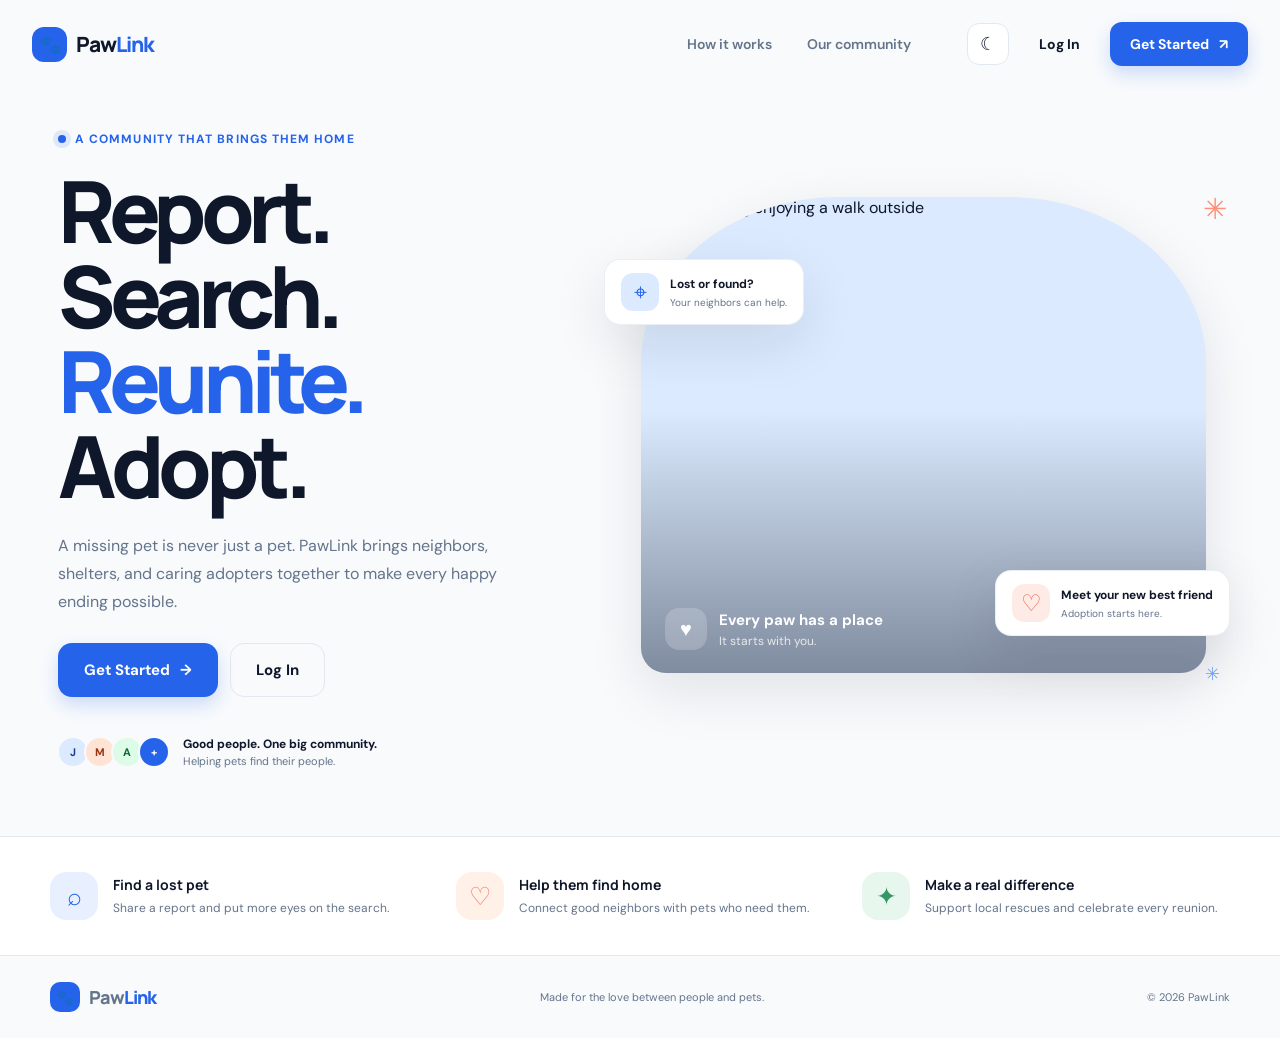
==== dashboard.html @ c03eecd8 "Build PawLink landing page, theme, and app foundation" ====
<!doctype html>
<html lang="en" data-theme="light">
<head>
  <meta charset="utf-8">
  <meta name="viewport" content="width=device-width, initial-scale=1">
  <meta name="theme-color" content="#f8fafc">
  <meta name="description" content="Your PawLink community is ready to help pets find their people.">
  <title>Dashboard — PawLink</title>
  <link rel="stylesheet" href="style.css">
  <script src="app.js" defer></script>
</head>
<body class="app-shell">
  <header class="mobile-topbar">
    <a class="brand" href="dashboard.html"><span class="brand-mark" aria-hidden="true">🐾</span><span>Paw<span class="brand-accent">Link</span></span></a>
    <div class="mobile-bar-actions"><button class="icon-button theme-toggle" type="button" aria-label="Switch to dark mode" title="Toggle color theme"><span data-theme-icon aria-hidden="true">☾</span></button><button class="icon-button menu-toggle" type="button" aria-label="Open menu" aria-expanded="false" aria-controls="app-sidebar">☰</button></div>
  </header>
  <button class="drawer-backdrop" type="button" aria-label="Close navigation menu"></button>
  <aside class="sidebar" id="app-sidebar" aria-label="App navigation">
    <a class="brand" href="dashboard.html"><span class="brand-mark" aria-hidden="true">🐾</span><span>Paw<span class="brand-accent">Link</span></span></a>
    <p class="sidebar-label">Workspace</p>
    <nav class="sidebar-nav">
      <a href="dashboard.html" aria-current="page"><span class="nav-icon" aria-hidden="true">⌂</span>Overview</a>
      <a href="#lost-pets"><span class="nav-icon" aria-hidden="true">⌕</span>Lost &amp; Found</a>
      <a href="#adoption"><span class="nav-icon" aria-hidden="true">♡</span>Adoption</a>
      <a href="#community"><span class="nav-icon" aria-hidden="true">♧</span>Community</a>
    </nav>
    <div class="sidebar-bottom">
      <button class="sidebar-action theme-toggle" type="button"><span class="nav-icon" data-theme-icon aria-hidden="true">☾</span>Toggle theme</button>
      <div class="sidebar-user"><span class="user-avatar" data-user-initial aria-hidden="true">P</span><span><strong data-user-name>Pet lover</strong><small data-user-email></small></span></div>
      <button class="sidebar-action" type="button" data-sign-out><span class="nav-icon" aria-hidden="true">↪</span>Log out</button>
    </div>
  </aside>
  <main class="app-main">
    <div class="app-content">
      <header class="app-welcome"><div><h1>Welcome, <span data-user-name>friend</span>!</h1><p>Small acts of care can change a pet's whole story.</p></div><button class="icon-button theme-toggle" type="button" aria-label="Switch to dark mode" title="Toggle color theme"><span data-theme-icon aria-hidden="true">☾</span></button></header>
      <section class="welcome-banner" aria-labelledby="banner-title"><div><h2 id="banner-title">Every happy ending starts with a helping hand.</h2><p>Report a missing pet, share a sighting, or meet an animal who's ready for a home.</p><a class="button" href="#lost-pets">Explore PawLink <span aria-hidden="true">→</span></a></div><span class="banner-paw" aria-hidden="true">🐾</span></section>
      <section id="lost-pets" aria-labelledby="actions-title"><div class="section-heading"><h2 id="actions-title">Ways to make a difference</h2><span>Choose where to start</span></div><div class="action-grid">
        <article class="action-card"><span class="value-icon value-icon-blue" aria-hidden="true">⌕</span><h3>Report a lost pet</h3><p>Help neighbors know who to look for.</p></article>
        <article class="action-card"><span class="value-icon value-icon-peach" aria-hidden="true">♡</span><h3>Share a sighting</h3><p>A small clue can bring a family together.</p></article>
        <article class="action-card" id="adoption"><span class="value-icon value-icon-green" aria-hidden="true">✦</span><h3>Explore adoption</h3><p>Meet pets looking for a place to call home.</p></article>
      </div></section>
    </div>
  </main>
</body>
</html>
---- style.css ----
@import url('https://fonts.googleapis.com/css2?family=DM+Sans:wght@400;500;600;700&family=Manrope:wght@400;500;600;700;800&display=swap');

:root {
  color-scheme: light;
  --primary: #2563eb;
  --primary-hover: #1d4ed8;
  --primary-soft: #eff6ff;
  --dark-slate: #0f172a;
  --light-mode: #f8fafc;
  --page: #f8fafc;
  --surface: #ffffff;
  --surface-soft: #f1f5f9;
  --text: #0f172a;
  --muted: #64748b;
  --border: #e2e8f0;
  --coral: #ff8f78;
  --green: #bce7ce;
  --shadow: 0 18px 55px rgba(15, 23, 42, .10);
  --sidebar-width: 248px;
  font-family: 'DM Sans', sans-serif;
}

:root[data-theme='dark'] {
  color-scheme: dark;
  --page: #0f172a;
  --surface: #172338;
  --surface-soft: #1e293b;
  --text: #f8fafc;
  --muted: #a7b3c5;
  --border: #334155;
  --primary-soft: #172f59;
  --shadow: 0 18px 55px rgba(0, 0, 0, .28);
}

* { box-sizing: border-box; }
html { scroll-behavior: smooth; }
body { margin: 0; min-width: 320px; background: var(--page); color: var(--text); font-family: 'DM Sans', sans-serif; transition: background-color .2s ease, color .2s ease; }
button, input { font: inherit; }
a { color: inherit; text-decoration: none; }
button { color: inherit; }
:focus-visible { outline: 3px solid #93c5fd; outline-offset: 3px; }
.page-container { width: min(1180px, calc(100% - 64px)); margin-inline: auto; }

.brand { display: inline-flex; align-items: center; gap: 9px; font-family: 'Manrope', sans-serif; font-size: 21px; font-weight: 800; letter-spacing: -1px; white-space: nowrap; }
.brand-mark { display: grid; width: 35px; height: 35px; place-items: center; border-radius: 12px; background: var(--primary); color: white; font-size: 18px; letter-spacing: 0; }
.brand-accent { color: var(--primary); }
.brand-small { font-size: 18px; }
.brand-small .brand-mark { width: 30px; height: 30px; font-size: 15px; border-radius: 10px; }
.button { display: inline-flex; align-items: center; justify-content: center; gap: 10px; min-height: 44px; padding: 0 19px; border: 1px solid transparent; border-radius: 12px; font-weight: 700; font-size: 14px; transition: transform .18s ease, background-color .18s ease, border-color .18s ease; }
.button:hover { transform: translateY(-2px); }
.button-primary { background: var(--primary); color: #fff; box-shadow: 0 8px 18px rgba(37, 99, 235, .2); }
.button-primary:hover { background: var(--primary-hover); }
.button-quiet { color: var(--text); }
.button-quiet:hover, .button-outline:hover { background: var(--surface-soft); }
.button-outline { border-color: var(--border); color: var(--text); }
.button-large { min-height: 54px; padding-inline: 25px; border-radius: 14px; font-size: 15px; }
.icon-button { display: inline-grid; width: 42px; height: 42px; place-items: center; border: 1px solid var(--border); border-radius: 12px; background: var(--surface); cursor: pointer; font-size: 18px; }
.icon-button:hover { background: var(--surface-soft); }

/* Public landing */
.public-header { display: flex; width: min(1320px, calc(100% - 64px)); height: 88px; align-items: center; justify-content: space-between; margin-inline: auto; }
.public-nav { display: flex; gap: 35px; margin-left: auto; margin-right: 56px; color: var(--muted); font-size: 14px; font-weight: 600; }
.public-nav a:hover { color: var(--primary); }
.header-actions { display: flex; align-items: center; gap: 10px; }
.hero { display: grid; min-height: 620px; grid-template-columns: .92fr 1.08fr; align-items: center; gap: 56px; padding-top: 20px; padding-bottom: 66px; }
.hero-copy { padding: 19px 0 0 8px; }
.eyebrow { display: inline-flex; align-items: center; gap: 9px; margin: 0 0 22px; color: var(--primary); font-size: 12px; font-weight: 700; letter-spacing: .09em; text-transform: uppercase; }
.eyebrow-dot { width: 8px; height: 8px; border-radius: 50%; background: var(--primary); box-shadow: 0 0 0 5px rgba(37, 99, 235, .12); }
.hero h1 { margin: 0; font-family: 'Manrope', sans-serif; font-size: clamp(56px, 6.7vw, 88px); font-weight: 800; line-height: .99; letter-spacing: -.075em; }
.title-highlight { color: var(--primary); }
.hero-description { max-width: 440px; margin: 23px 0 27px; color: var(--muted); font-size: 16px; line-height: 1.75; }
.hero-actions { display: flex; flex-wrap: wrap; gap: 12px; }
.social-proof { display: flex; align-items: center; gap: 13px; margin-top: 38px; }
.avatar-stack { display: flex; padding-left: 4px; }
.avatar-stack span { display: grid; width: 32px; height: 32px; place-items: center; margin-left: -5px; border: 2px solid var(--page); border-radius: 50%; background: #dbeafe; color: #1e3a8a; font-size: 11px; font-weight: 700; }
.avatar-stack span:nth-child(2) { background: #ffe4d6; color: #9a3412; }
.avatar-stack span:nth-child(3) { background: #dcfce7; color: #166534; }
.avatar-stack span:nth-child(4) { background: var(--primary); color: white; }
.social-proof p { margin: 0; font-size: 11px; line-height: 1.55; }
.social-proof strong { font-size: 12px; }
.social-proof p span { color: var(--muted); }
.hero-visual { position: relative; min-width: 0; padding: 10px 24px 18px 18px; }
.photo-frame { position: relative; overflow: hidden; height: 476px; border-radius: 35% 35% 25px 25px; background: #dbeafe; box-shadow: var(--shadow); }
.photo-frame::after { position: absolute; inset: 45% 0 0; background: linear-gradient(transparent, rgba(15, 23, 42, .45)); content: ''; pointer-events: none; }
.photo-frame img { width: 100%; height: 100%; object-fit: cover; object-position: center; }
.photo-label { position: absolute; z-index: 1; right: 24px; bottom: 23px; left: 24px; display: flex; align-items: center; gap: 12px; color: white; }
.label-icon { display: grid; width: 42px; height: 42px; place-items: center; border-radius: 14px; background: rgba(255,255,255,.2); font-size: 20px; backdrop-filter: blur(8px); }
.photo-label strong, .photo-label small { display: block; }
.photo-label strong { font-size: 15px; }
.photo-label small { margin-top: 3px; color: rgba(255,255,255,.8); font-size: 12px; }
.floating-note { position: absolute; z-index: 2; display: flex; align-items: center; gap: 11px; padding: 13px 16px; border: 1px solid rgba(226,232,240,.7); border-radius: 16px; background: var(--surface); box-shadow: var(--shadow); }
.note-top { top: 72px; left: -19px; }
.note-bottom { right: 0; bottom: 55px; }
.note-icon { display: grid; width: 38px; height: 38px; place-items: center; border-radius: 12px; font-size: 23px; }
.note-blue { background: #dbeafe; color: var(--primary); }
.note-coral { background: #ffebe5; color: #e76d59; }
.floating-note strong, .floating-note small { display: block; white-space: nowrap; }
.floating-note strong { font-size: 12px; }
.floating-note small { margin-top: 4px; color: var(--muted); font-size: 10px; }
.hero-sparkle { position: absolute; color: var(--coral); }
.sparkle-one { top: 3px; right: 3px; font-size: 29px; }
.sparkle-two { right: 10px; bottom: 5px; color: #6ea8ff; font-size: 18px; }
.value-strip { padding: 35px 0; border-top: 1px solid var(--border); border-bottom: 1px solid var(--border); background: var(--surface); }
.value-grid { display: grid; grid-template-columns: repeat(3, 1fr); gap: 38px; }
.value-item { display: flex; align-items: center; gap: 15px; }
.value-icon { display: grid; flex: 0 0 48px; width: 48px; height: 48px; place-items: center; border-radius: 16px; font-size: 25px; }
.value-icon-blue { background: #e8f0ff; color: var(--primary); }
.value-icon-peach { background: #fff0e8; color: #ed8067; }
.value-icon-green { background: #e8f7ed; color: #369667; }
.value-item h2 { margin: 0 0 5px; font-family: 'Manrope', sans-serif; font-size: 14px; }
.value-item p { margin: 0; color: var(--muted); font-size: 12px; line-height: 1.5; }
.public-footer { display: flex; min-height: 82px; align-items: center; justify-content: space-between; color: var(--muted); font-size: 11px; }
.public-footer p { margin: 0; }

/* Authentication pages */
.auth-layout { display: grid; min-height: 100vh; grid-template-columns: 1fr 1fr; }
.auth-aside { position: relative; display: flex; min-height: 100vh; flex-direction: column; justify-content: space-between; overflow: hidden; padding: 40px clamp(35px, 7vw, 100px); background: var(--dark-slate); color: #fff; }
.auth-aside .brand-accent { color: #93c5fd; }
.auth-aside-copy { position: relative; z-index: 1; max-width: 480px; padding-bottom: 7vh; }
.auth-aside-copy h1 { margin: 0 0 16px; font-family: 'Manrope', sans-serif; font-size: clamp(37px, 5vw, 62px); line-height: 1.06; letter-spacing: -.06em; }
.auth-aside-copy p { max-width: 390px; margin: 0; color: #b8c5d8; font-size: 16px; line-height: 1.7; }
.auth-aside-art { position: absolute; right: -40px; bottom: 4%; width: 56%; opacity: .8; font-size: clamp(130px, 22vw, 300px); text-align: center; transform: rotate(-12deg); }
.auth-main { display: grid; min-height: 100vh; place-items: center; padding: 36px; }
.auth-card { width: min(100%, 410px); }
.auth-card .back-link { display: inline-block; margin-bottom: 37px; color: var(--muted); font-size: 13px; font-weight: 600; }
.auth-card h2 { margin: 0 0 8px; font-family: 'Manrope', sans-serif; font-size: 31px; letter-spacing: -.04em; }
.auth-card .auth-subtitle { margin: 0 0 28px; color: var(--muted); font-size: 14px; line-height: 1.6; }
.form-field { display: block; margin-bottom: 17px; }
.form-field span { display: block; margin-bottom: 8px; font-size: 13px; font-weight: 700; }
.form-field input { width: 100%; height: 49px; padding: 0 14px; border: 1px solid var(--border); border-radius: 11px; background: var(--surface); color: var(--text); }
.form-field input::placeholder { color: #94a3b8; }
.form-error { min-height: 20px; margin: 0 0 10px; color: #dc2626; font-size: 12px; }
.auth-submit { width: 100%; min-height: 50px; border: 0; cursor: pointer; }
.auth-footnote { margin: 20px 0 0; color: var(--muted); font-size: 13px; text-align: center; }
.auth-footnote a { color: var(--primary); font-weight: 700; }

/* Protected app shell: fixed desktop sidebar, compact mobile bar and drawer */
.app-shell { min-height: 100vh; }
.sidebar { position: fixed; z-index: 5; inset: 0 auto 0 0; display: flex; width: var(--sidebar-width); flex-direction: column; padding: 27px 19px 20px; border-right: 1px solid var(--border); background: var(--surface); }
.sidebar .brand { margin: 0 0 44px 7px; }
.sidebar-label { margin: 0 0 12px 10px; color: #94a3b8; font-size: 10px; font-weight: 700; letter-spacing: .12em; text-transform: uppercase; }
.sidebar-nav { display: grid; gap: 6px; }
.sidebar-nav a { display: flex; align-items: center; gap: 12px; min-height: 44px; padding: 0 12px; border-radius: 11px; color: var(--muted); font-size: 13px; font-weight: 600; }
.sidebar-nav a:hover, .sidebar-nav a[aria-current='page'] { background: var(--primary-soft); color: var(--primary); }
.nav-icon { width: 20px; font-size: 17px; text-align: center; }
.sidebar-bottom { display: grid; gap: 8px; margin-top: auto; }
.sidebar-user { display: flex; align-items: center; gap: 10px; padding: 12px 5px 0; border-top: 1px solid var(--border); }
.user-avatar { display: grid; flex: 0 0 36px; width: 36px; height: 36px; place-items: center; border-radius: 50%; background: #dbeafe; color: #1e40af; font-size: 13px; font-weight: 700; }
.sidebar-user strong, .sidebar-user small { display: block; max-width: 135px; overflow: hidden; text-overflow: ellipsis; white-space: nowrap; }
.sidebar-user strong { font-size: 12px; }
.sidebar-user small { margin-top: 3px; color: var(--muted); font-size: 10px; }
.sidebar-action { display: flex; width: 100%; align-items: center; gap: 12px; padding: 10px 12px; border: 0; border-radius: 10px; background: transparent; color: var(--muted); cursor: pointer; font-size: 12px; text-align: left; }
.sidebar-action:hover { background: var(--surface-soft); color: var(--text); }
.mobile-topbar { display: none; }
.app-main { min-height: 100vh; margin-left: var(--sidebar-width); padding: 38px clamp(25px, 5vw, 68px); }
.app-content { width: min(980px, 100%); margin-inline: auto; }
.app-welcome { display: flex; align-items: center; justify-content: space-between; gap: 20px; }
.app-welcome h1 { margin: 0 0 7px; font-family: 'Manrope', sans-serif; font-size: clamp(27px, 3vw, 38px); letter-spacing: -.05em; }
.app-welcome p { margin: 0; color: var(--muted); font-size: 14px; }
.welcome-banner { position: relative; display: flex; min-height: 235px; align-items: center; justify-content: space-between; overflow: hidden; margin-top: 32px; padding: 35px 42px; border-radius: 22px; background: linear-gradient(115deg, #1d4ed8, #3b82f6); color: white; }
.welcome-banner h2 { max-width: 440px; margin: 0 0 11px; font-family: 'Manrope', sans-serif; font-size: clamp(25px, 3vw, 35px); letter-spacing: -.04em; }
.welcome-banner p { max-width: 430px; margin: 0 0 20px; color: #dbeafe; font-size: 13px; line-height: 1.6; }
.welcome-banner .button { background: white; color: #1d4ed8; }
.banner-paw { margin-right: 25px; color: rgba(255,255,255,.24); font-size: clamp(95px, 15vw, 175px); transform: rotate(-16deg); }
.section-heading { display: flex; align-items: center; justify-content: space-between; margin: 36px 0 16px; }
.section-heading h2 { margin: 0; font-family: 'Manrope', sans-serif; font-size: 18px; }
.section-heading span { color: var(--muted); font-size: 12px; }
.action-grid { display: grid; grid-template-columns: repeat(3, 1fr); gap: 15px; }
.action-card { min-height: 150px; padding: 20px; border: 1px solid var(--border); border-radius: 16px; background: var(--surface); }
.action-card .value-icon { width: 40px; height: 40px; min-height: 40px; margin-bottom: 13px; border-radius: 13px; font-size: 20px; }
.action-card h3 { margin: 0 0 6px; font-family: 'Manrope', sans-serif; font-size: 14px; }
.action-card p { margin: 0; color: var(--muted); font-size: 11px; line-height: 1.5; }
.drawer-backdrop { display: none; }

@media (max-width: 900px) {
  .public-nav { gap: 20px; margin-right: 25px; }
  .hero { min-height: auto; grid-template-columns: 1fr 1fr; gap: 25px; padding-top: 38px; }
  .hero h1 { font-size: clamp(55px, 8vw, 75px); }
  .photo-frame { height: 410px; }
  .note-top { left: -8px; }
  .value-grid { gap: 20px; }
  .value-item { align-items: flex-start; }
  .value-icon { flex-basis: 42px; width: 42px; height: 42px; }
}
@media (max-width: 680px) {
  .page-container { width: min(100% - 40px, 500px); }
  .public-header { width: calc(100% - 36px); height: 72px; }
  .public-nav, .header-login { display: none; }
  .header-actions { gap: 7px; }
  .header-actions .button { min-height: 40px; padding-inline: 13px; font-size: 12px; }
  .header-actions .icon-button { width: 39px; height: 39px; }
  .hero { grid-template-columns: 1fr; gap: 30px; padding-top: 29px; padding-bottom: 42px; }
  .hero-copy { padding: 0; }
  .eyebrow { margin-bottom: 16px; font-size: 10px; }
  .hero h1 { font-size: clamp(58px, 16vw, 80px); }
  .hero-description { max-width: 450px; margin: 17px 0 22px; font-size: 14px; }
  .button-large { min-height: 49px; padding-inline: 20px; font-size: 13px; }
  .social-proof { margin-top: 25px; }
  .hero-visual { padding: 6px 12px 14px; }
  .photo-frame { height: min(100vw, 390px); border-radius: 44% 44% 22px 22px; }
  .note-top { top: 45px; left: -1px; }
  .note-bottom { right: -5px; bottom: 36px; }
  .floating-note { gap: 8px; padding: 10px 11px; }
  .note-icon { width: 32px; height: 32px; }
  .floating-note strong { font-size: 10px; }
  .floating-note small { font-size: 9px; }
  .value-strip { padding: 25px 0; }
  .value-grid { grid-template-columns: 1fr; gap: 20px; }
  .value-item { align-items: center; }
  .public-footer { min-height: 78px; flex-wrap: wrap; gap: 4px 12px; padding-block: 15px; }
  .public-footer p { order: 3; width: 100%; }
  .brand { font-size: 19px; }
  .auth-layout { grid-template-columns: 1fr; }
  .auth-aside { display: none; }
  .auth-main { min-height: 100svh; padding: 28px 22px; }
  .auth-card .back-link { margin-bottom: 30px; }
  .app-main { margin-left: 0; padding: 92px 20px 32px; }
  .sidebar { z-index: 11; width: min(300px, 84vw); transform: translateX(-105%); transition: transform .22s ease; box-shadow: var(--shadow); }
  .sidebar.is-open { transform: translateX(0); }
  .sidebar .brand { margin-bottom: 36px; }
  .mobile-topbar { position: fixed; z-index: 8; inset: 0 0 auto; display: flex; height: 66px; align-items: center; justify-content: space-between; padding: 0 18px; border-bottom: 1px solid var(--border); background: var(--surface); }
  .mobile-topbar .brand { font-size: 18px; }
  .mobile-topbar .brand-mark { width: 31px; height: 31px; font-size: 16px; }
  .mobile-bar-actions { display: flex; gap: 8px; }
  .menu-toggle { width: 40px; height: 40px; }
  .drawer-backdrop.is-visible { position: fixed; z-index: 10; inset: 0; display: block; border: 0; background: rgba(15, 23, 42, .45); }
  .app-welcome { align-items: flex-start; }
  .app-welcome .button { min-height: 40px; padding-inline: 12px; font-size: 11px; white-space: nowrap; }
  .welcome-banner { min-height: 220px; margin-top: 24px; padding: 25px; }
  .banner-paw { position: absolute; right: -5px; bottom: -27px; margin: 0; font-size: 130px; }
  .welcome-banner > div:first-child { position: relative; z-index: 1; }
  .action-grid { grid-template-columns: 1fr; gap: 10px; }
  .action-card { display: grid; min-height: 0; grid-template-columns: 45px 1fr; column-gap: 12px; align-items: center; padding: 14px; }
  .action-card .value-icon { grid-row: span 2; margin: 0; }
  .action-card h3 { align-self: end; }
  .action-card p { align-self: start; }
}
@media (prefers-reduced-motion: reduce) { *, *::before, *::after { scroll-behavior: auto !important; transition-duration: .01ms !important; } }
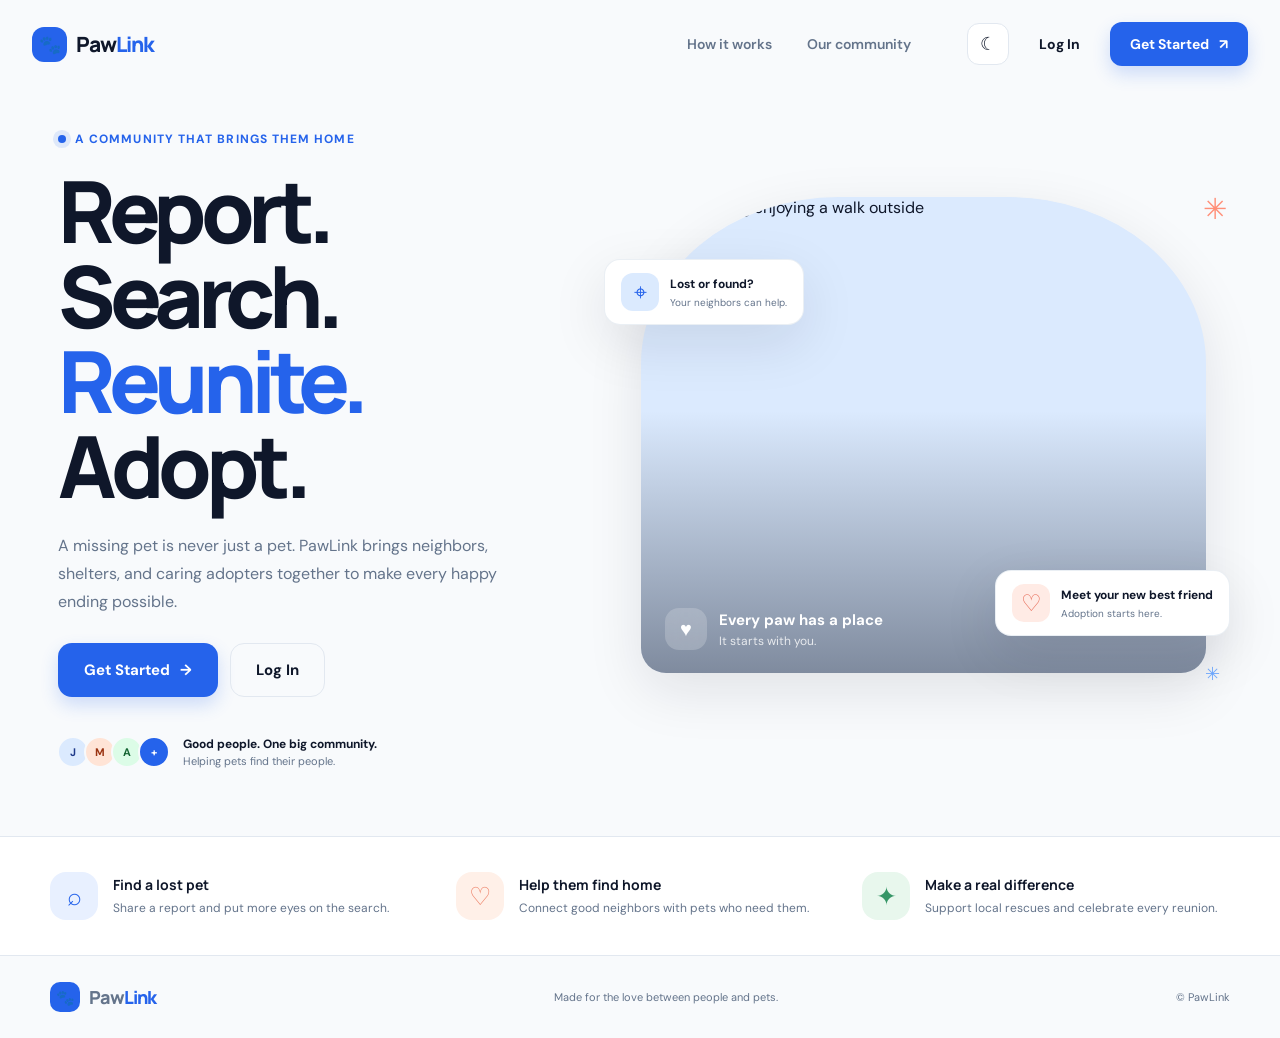
==== commit 5f2d8efd: "Build PawLink home, search, and adoption pages" ====
--- a/dashboard.html
+++ b/dashboard.html
@@ -1,45 +1,22 @@
 <!doctype html>
 <html lang="en" data-theme="light">
 <head>
-  <meta charset="utf-8">
-  <meta name="viewport" content="width=device-width, initial-scale=1">
-  <meta name="theme-color" content="#f8fafc">
-  <meta name="description" content="Your PawLink community is ready to help pets find their people.">
-  <title>Dashboard — PawLink</title>
-  <link rel="stylesheet" href="style.css">
-  <script src="app.js" defer></script>
+  <meta charset="utf-8"><meta name="viewport" content="width=device-width, initial-scale=1"><meta name="theme-color" content="#f8fafc">
+  <meta name="description" content="Find your place in the PawLink community and meet pets who need a hand.">
+  <title>Home — PawLink</title><link rel="stylesheet" href="style.css"><link rel="stylesheet" href="app-pages.css"><script src="app.js" defer></script>
 </head>
 <body class="app-shell">
-  <header class="mobile-topbar">
-    <a class="brand" href="dashboard.html"><span class="brand-mark" aria-hidden="true">🐾</span><span>Paw<span class="brand-accent">Link</span></span></a>
-    <div class="mobile-bar-actions"><button class="icon-button theme-toggle" type="button" aria-label="Switch to dark mode" title="Toggle color theme"><span data-theme-icon aria-hidden="true">☾</span></button><button class="icon-button menu-toggle" type="button" aria-label="Open menu" aria-expanded="false" aria-controls="app-sidebar">☰</button></div>
-  </header>
+  <header class="mobile-topbar"><a class="brand" href="dashboard.html"><span class="brand-mark" aria-hidden="true">🐾</span><span>Paw<span class="brand-accent">Link</span></span></a><div class="mobile-bar-actions"><button class="icon-button theme-toggle" type="button"><span data-theme-icon aria-hidden="true">☾</span></button><button class="icon-button menu-toggle" type="button" aria-label="Open menu" aria-expanded="false" aria-controls="app-sidebar">☰</button></div></header>
   <button class="drawer-backdrop" type="button" aria-label="Close navigation menu"></button>
-  <aside class="sidebar" id="app-sidebar" aria-label="App navigation">
-    <a class="brand" href="dashboard.html"><span class="brand-mark" aria-hidden="true">🐾</span><span>Paw<span class="brand-accent">Link</span></span></a>
-    <p class="sidebar-label">Workspace</p>
-    <nav class="sidebar-nav">
-      <a href="dashboard.html" aria-current="page"><span class="nav-icon" aria-hidden="true">⌂</span>Overview</a>
-      <a href="#lost-pets"><span class="nav-icon" aria-hidden="true">⌕</span>Lost &amp; Found</a>
-      <a href="#adoption"><span class="nav-icon" aria-hidden="true">♡</span>Adoption</a>
-      <a href="#community"><span class="nav-icon" aria-hidden="true">♧</span>Community</a>
-    </nav>
-    <div class="sidebar-bottom">
-      <button class="sidebar-action theme-toggle" type="button"><span class="nav-icon" data-theme-icon aria-hidden="true">☾</span>Toggle theme</button>
-      <div class="sidebar-user"><span class="user-avatar" data-user-initial aria-hidden="true">P</span><span><strong data-user-name>Pet lover</strong><small data-user-email></small></span></div>
-      <button class="sidebar-action" type="button" data-sign-out><span class="nav-icon" aria-hidden="true">↪</span>Log out</button>
-    </div>
-  </aside>
-  <main class="app-main">
-    <div class="app-content">
-      <header class="app-welcome"><div><h1>Welcome, <span data-user-name>friend</span>!</h1><p>Small acts of care can change a pet's whole story.</p></div><button class="icon-button theme-toggle" type="button" aria-label="Switch to dark mode" title="Toggle color theme"><span data-theme-icon aria-hidden="true">☾</span></button></header>
-      <section class="welcome-banner" aria-labelledby="banner-title"><div><h2 id="banner-title">Every happy ending starts with a helping hand.</h2><p>Report a missing pet, share a sighting, or meet an animal who's ready for a home.</p><a class="button" href="#lost-pets">Explore PawLink <span aria-hidden="true">→</span></a></div><span class="banner-paw" aria-hidden="true">🐾</span></section>
-      <section id="lost-pets" aria-labelledby="actions-title"><div class="section-heading"><h2 id="actions-title">Ways to make a difference</h2><span>Choose where to start</span></div><div class="action-grid">
-        <article class="action-card"><span class="value-icon value-icon-blue" aria-hidden="true">⌕</span><h3>Report a lost pet</h3><p>Help neighbors know who to look for.</p></article>
-        <article class="action-card"><span class="value-icon value-icon-peach" aria-hidden="true">♡</span><h3>Share a sighting</h3><p>A small clue can bring a family together.</p></article>
-        <article class="action-card" id="adoption"><span class="value-icon value-icon-green" aria-hidden="true">✦</span><h3>Explore adoption</h3><p>Meet pets looking for a place to call home.</p></article>
-      </div></section>
-    </div>
-  </main>
+  <aside class="sidebar" id="app-sidebar" aria-label="App navigation"><a class="brand" href="dashboard.html"><span class="brand-mark" aria-hidden="true">🐾</span><span>Paw<span class="brand-accent">Link</span></span></a><p class="sidebar-label">Workspace</p><nav class="sidebar-nav"><a href="dashboard.html" aria-current="page"><span class="nav-icon">⌂</span>Home</a><a href="search.html"><span class="nav-icon">⌕</span>Search pets</a><a href="adopt.html"><span class="nav-icon">♡</span>Adopt a pet</a><a href="profile.html"><span class="nav-icon">◉</span>My profile</a></nav><div class="sidebar-bottom"><button class="sidebar-action theme-toggle" type="button"><span class="nav-icon" data-theme-icon>☾</span>Toggle theme</button><div class="sidebar-user"><span class="user-avatar" data-user-initial aria-hidden="true">P</span><span><strong data-user-name>Pet lover</strong><small data-user-email></small></span></div><button class="sidebar-action" type="button" data-sign-out><span class="nav-icon">↪</span>Log out</button></div></aside>
+  <main class="app-main"><div class="app-content">
+    <section class="home-banner"><div class="home-banner-copy"><p class="home-eyebrow">A little help goes a long way</p><h1>YOUR COMMUNITY,<br>ONE PAW AT A TIME</h1><p>Every report, shared post, and loving home brings a pet closer to where they belong.</p><a class="button home-banner-button" href="search.html">Find your next step <span aria-hidden="true">→</span></a></div><span class="home-banner-paw" aria-hidden="true">🐾</span></section>
+    <section aria-labelledby="quick-actions-title"><div class="section-heading home-section-heading"><div><h2 id="quick-actions-title">What would you like to do?</h2><p>Choose an action and make a difference.</p></div></div><div class="quick-action-grid">
+      <a class="quick-action-card" href="search.html?category=lost-found"><span class="quick-action-icon icon-blue" aria-hidden="true">⌕</span><span><strong>Report lost or found</strong><small>Help reunite a pet with their family.</small></span><b aria-hidden="true">→</b></a>
+      <a class="quick-action-card" href="adopt.html"><span class="quick-action-icon icon-peach" aria-hidden="true">♡</span><span><strong>Adopt a pet</strong><small>Meet a new best friend.</small></span><b aria-hidden="true">→</b></a>
+      <a class="quick-action-card" href="search.html"><span class="quick-action-icon icon-green" aria-hidden="true">✦</span><span><strong>Explore the community</strong><small>See pets and neighbors near you.</small></span><b aria-hidden="true">→</b></a>
+    </div></section>
+    <section class="featured-section" aria-labelledby="featured-title"><div class="section-heading home-section-heading"><div><h2 id="featured-title">Featured pets</h2><p>Some lovely faces looking for a little help.</p></div><a class="text-link" href="adopt.html">See all pets <span aria-hidden="true">→</span></a></div><div class="featured-pet-row" data-featured-pets aria-live="polite"></div></section>
+  </div></main>
 </body>
 </html>
--- a/app-pages.css
+++ b/app-pages.css
@@ -0,0 +1,79 @@
+/* PawLink protected app pages */
+.home-banner { position: relative; display: flex; min-height: 255px; align-items: center; overflow: hidden; padding: 34px 42px; border-radius: 22px; background: linear-gradient(115deg, #1d4ed8, #4387f5); color: white; }
+.home-banner-copy { position: relative; z-index: 1; max-width: 610px; }
+.home-eyebrow { margin: 0 0 10px; color: var(--primary); font-size: 11px; font-weight: 800; letter-spacing: .12em; text-transform: uppercase; }
+.home-banner .home-eyebrow { color: #bfdbfe; }
+.home-banner h1 { margin: 0; font-family: 'Manrope', sans-serif; font-size: clamp(29px, 4vw, 46px); font-weight: 800; line-height: 1.08; letter-spacing: -.055em; }
+.home-banner p:not(.home-eyebrow) { max-width: 500px; margin: 12px 0 19px; color: #e0ecff; font-size: 13px; line-height: 1.65; }
+.home-banner-button { min-height: 42px; background: white; color: #1d4ed8; }
+.home-banner-paw { position: absolute; right: 45px; bottom: -34px; color: rgba(255,255,255,.2); font-size: 190px; transform: rotate(-15deg); }
+.home-section-heading { margin-top: 35px; margin-bottom: 15px; }
+.home-section-heading h2, .results-heading h2 { margin: 0; font-family: 'Manrope', sans-serif; font-size: 19px; letter-spacing: -.035em; }
+.home-section-heading p, .results-heading p { margin: 5px 0 0; color: var(--muted); font-size: 12px; }
+.quick-action-grid { display: grid; grid-template-columns: repeat(3, 1fr); gap: 13px; }
+.quick-action-card { display: flex; min-height: 94px; align-items: center; gap: 12px; padding: 15px; border: 1px solid var(--border); border-radius: 15px; background: var(--surface); transition: transform .18s ease, box-shadow .18s ease; }
+.quick-action-card:hover { transform: translateY(-3px); box-shadow: var(--shadow); }
+.quick-action-card > span:nth-child(2) { flex: 1; }
+.quick-action-card strong, .quick-action-card small { display: block; }
+.quick-action-card strong { font-family: 'Manrope', sans-serif; font-size: 12px; }
+.quick-action-card small { margin-top: 5px; color: var(--muted); font-size: 10px; line-height: 1.45; }
+.quick-action-card > b { color: var(--primary); }
+.quick-action-icon { display: grid; flex: 0 0 42px; width: 42px; height: 42px; place-items: center; border-radius: 13px; font-size: 22px; }
+.icon-blue { background: #e8f0ff; color: var(--primary); }
+.icon-peach { background: #fff0e8; color: #ed8067; }
+.icon-green { background: #e8f7ed; color: #369667; }
+.featured-section { margin-top: 34px; }
+.featured-section .home-section-heading { display: flex; align-items: end; justify-content: space-between; }
+.text-link, .pet-link { color: var(--primary); font-size: 12px; font-weight: 700; }
+.featured-pet-row { display: grid; grid-auto-columns: minmax(210px, 1fr); grid-auto-flow: column; gap: 14px; overflow-x: auto; padding: 2px 2px 16px; scroll-snap-type: x mandatory; scrollbar-color: #bfdbfe transparent; }
+.featured-pet-card { scroll-snap-align: start; }
+.page-heading { margin: 0 0 24px; }
+.page-heading h1, .adopt-hero h1 { margin: 0; font-family: 'Manrope', sans-serif; font-size: clamp(28px, 4vw, 40px); letter-spacing: -.055em; }
+.page-heading > p:last-child, .adopt-hero > p:not(.home-eyebrow) { color: var(--muted); font-size: 13px; }
+.search-panel { padding: 18px; border: 1px solid var(--border); border-radius: 17px; background: var(--surface); }
+.search-input-wrap { display: flex; height: 49px; align-items: center; gap: 10px; padding: 0 14px; border: 1px solid var(--border); border-radius: 11px; background: var(--page); color: var(--muted); }
+.search-input-wrap > span { font-size: 22px; }
+.search-input-wrap input { width: 100%; border: 0; outline: 0; background: transparent; color: var(--text); font-size: 13px; }
+.filter-chips { display: flex; flex-wrap: wrap; gap: 8px; margin: 14px 0; }
+.filter-chip { min-height: 34px; padding: 0 14px; border: 1px solid var(--border); border-radius: 999px; background: var(--surface); color: var(--muted); cursor: pointer; font-size: 11px; font-weight: 700; }
+.filter-chip:hover, .filter-chip.is-active { border-color: var(--primary); background: var(--primary); color: white; }
+.filter-selects { display: grid; grid-template-columns: repeat(3, 1fr); gap: 10px; }
+.filter-selects label > span { display: block; margin-bottom: 6px; color: var(--muted); font-size: 10px; font-weight: 700; }
+.filter-selects select, .form-field select { width: 100%; height: 41px; padding: 0 11px; border: 1px solid var(--border); border-radius: 9px; background: var(--surface); color: var(--text); font-size: 12px; }
+.results-heading { display: flex; align-items: center; justify-content: space-between; gap: 18px; margin: 27px 0 14px; }
+.results-heading > span { color: var(--muted); font-size: 11px; }
+.pet-grid { display: grid; grid-template-columns: repeat(3, minmax(0, 1fr)); gap: 16px; }
+.pet-card { overflow: hidden; border: 1px solid var(--border); border-radius: 16px; background: var(--surface); }
+.pet-card[hidden] { display: none; }
+.pet-photo { position: relative; display: block; height: 182px; overflow: hidden; background: var(--surface-soft); }
+.pet-photo img { width: 100%; height: 100%; object-fit: cover; transition: transform .25s ease; }
+.pet-photo:hover img { transform: scale(1.04); }
+.pet-status { position: absolute; top: 11px; left: 11px; padding: 6px 9px; border-radius: 999px; background: rgba(255,255,255,.94); color: #166534; font-size: 9px; font-weight: 800; }
+.pet-card-body { padding: 14px; }
+.pet-title-row { display: flex; align-items: start; justify-content: space-between; }
+.pet-title-row h3 { margin: 0; font-family: 'Manrope', sans-serif; font-size: 16px; }
+.pet-title-row p { margin: 3px 0 0; color: var(--muted); font-size: 10px; }
+.pet-heart { color: #ed8067; font-size: 21px; }
+.pet-meta { display: flex; justify-content: space-between; gap: 8px; margin: 13px 0; color: var(--muted); font-size: 10px; }
+.pet-inquire { width: 100%; min-height: 38px; border: 0; cursor: pointer; font-size: 11px; }
+.pet-link { display: inline-block; margin-top: 2px; }
+.empty-state { padding: 35px 20px; border: 1px dashed var(--border); border-radius: 14px; color: var(--muted); text-align: center; font-size: 13px; }
+.adopt-hero { margin: 0 0 28px; padding: 31px; border-radius: 19px; background: var(--primary-soft); }
+.adopt-hero h1 { max-width: 620px; }
+.adopt-hero > p:not(.home-eyebrow) { max-width: 520px; line-height: 1.6; }
+.adopt-hero .button { margin-top: 6px; }
+.inquiry-dialog { position: fixed; width: min(480px, calc(100% - 28px)); max-height: min(90vh, 760px); padding: 27px; border: 1px solid var(--border); border-radius: 19px; background: var(--surface); color: var(--text); box-shadow: var(--shadow); }
+.inquiry-dialog::backdrop { background: rgba(15, 23, 42, .55); backdrop-filter: blur(3px); }
+.dialog-dismiss { position: absolute; top: 13px; right: 13px; }
+.dialog-x { width: 34px; height: 34px; border: 1px solid var(--border); border-radius: 10px; background: var(--surface); cursor: pointer; font-size: 23px; line-height: 1; }
+.inquiry-dialog h2 { margin: 0 35px 7px 0; font-family: 'Manrope', sans-serif; font-size: 25px; letter-spacing: -.04em; }
+.dialog-copy { margin: 0 0 18px; color: var(--muted); font-size: 12px; line-height: 1.5; }
+.inquiry-form .form-field { margin-bottom: 12px; }
+.inquiry-form .form-field span { font-size: 11px; }
+.inquiry-form .form-field input, .inquiry-form textarea { width: 100%; min-height: 42px; padding: 10px 12px; border: 1px solid var(--border); border-radius: 9px; background: var(--surface); color: var(--text); font-size: 12px; }
+.inquiry-form textarea { resize: vertical; }
+.dialog-actions { display: flex; justify-content: end; gap: 9px; margin-top: 18px; }
+.paw-toast { position: fixed; z-index: 30; right: 22px; bottom: 22px; max-width: min(440px, calc(100% - 44px)); padding: 14px 18px; border-radius: 13px; background: #0f172a; color: #fff; box-shadow: var(--shadow); opacity: 0; pointer-events: none; transform: translateY(10px); transition: opacity .2s ease, transform .2s ease; font-size: 13px; }
+.paw-toast.is-visible { opacity: 1; transform: translateY(0); }
+@media (max-width: 920px) { .pet-grid { grid-template-columns: repeat(2, minmax(0, 1fr)); } .quick-action-grid { grid-template-columns: 1fr; } }
+@media (max-width: 680px) { .home-banner { min-height: 245px; padding: 25px 22px; } .home-banner-paw { right: -14px; font-size: 135px; } .home-banner h1 { font-size: clamp(27px, 8vw, 38px); } .quick-action-grid { gap: 9px; } .quick-action-card { min-height: 78px; } .featured-pet-row { grid-auto-columns: minmax(210px, 78vw); } .pet-grid { grid-template-columns: 1fr; } .pet-photo { height: 210px; } .filter-selects { grid-template-columns: 1fr; } .search-panel { padding: 13px; } .adopt-hero { padding: 23px; } .results-heading { align-items: flex-start; } .inquiry-dialog { padding: 22px; } }
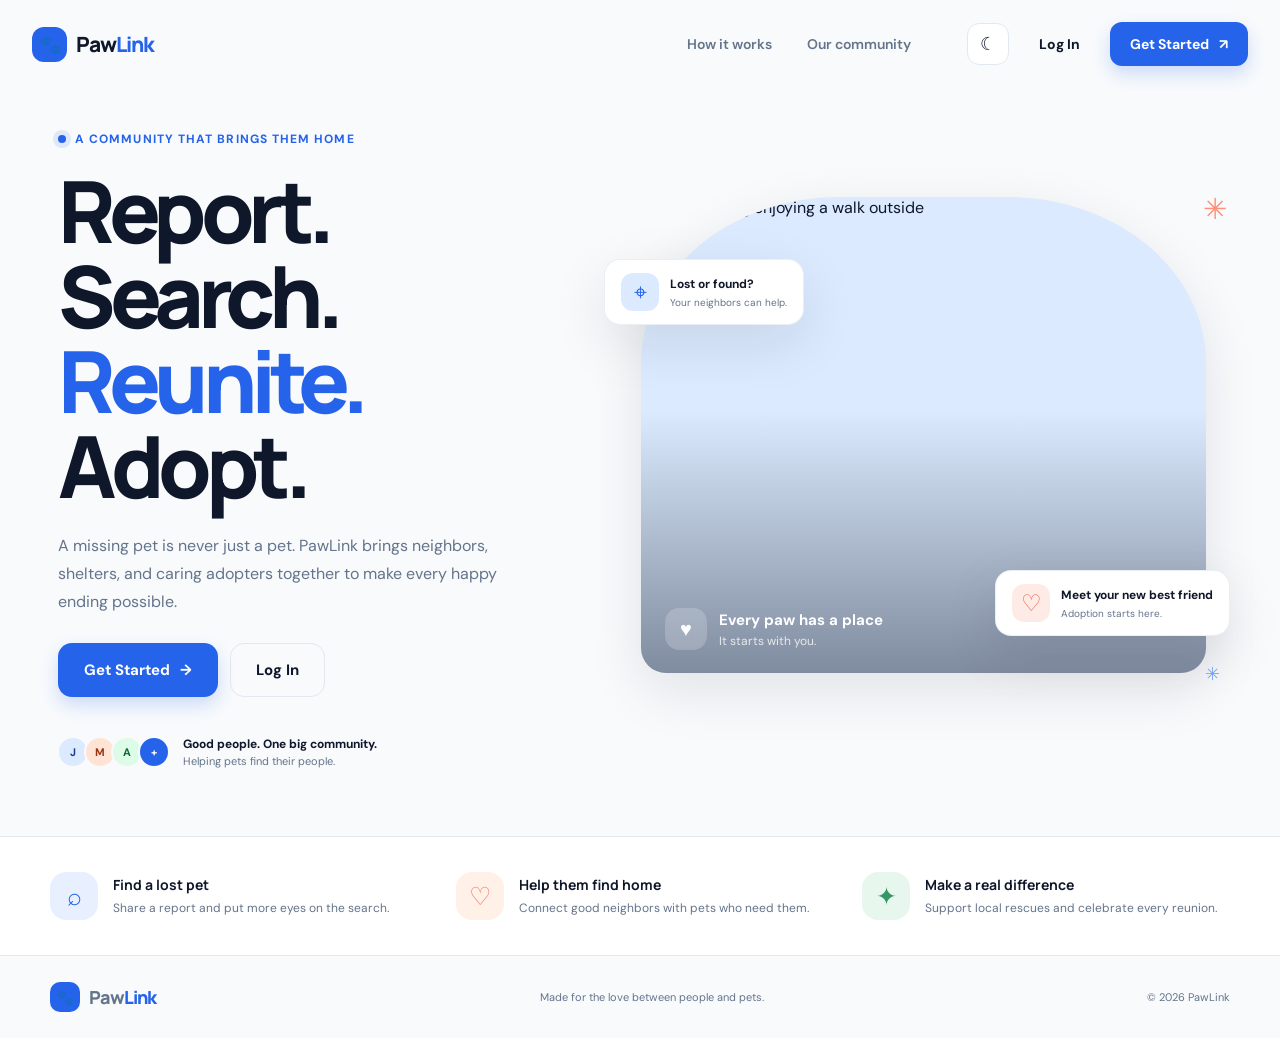
==== commit 9d01c255: "Show full workspace navigation in desktop sidebars" ====
--- a/dashboard.html
+++ b/dashboard.html
@@ -8,15 +8,11 @@
 <body class="app-shell">
   <header class="mobile-topbar"><a class="brand" href="dashboard.html"><span class="brand-mark" aria-hidden="true">🐾</span><span>Paw<span class="brand-accent">Link</span></span></a><div class="mobile-bar-actions"><button class="icon-button theme-toggle" type="button"><span data-theme-icon aria-hidden="true">☾</span></button><button class="icon-button menu-toggle" type="button" aria-label="Open menu" aria-expanded="false" aria-controls="app-sidebar">☰</button></div></header>
   <button class="drawer-backdrop" type="button" aria-label="Close navigation menu"></button>
-  <aside class="sidebar" id="app-sidebar" aria-label="App navigation"><a class="brand" href="dashboard.html"><span class="brand-mark" aria-hidden="true">🐾</span><span>Paw<span class="brand-accent">Link</span></span></a><p class="sidebar-label">Workspace</p><nav class="sidebar-nav"><a href="dashboard.html" aria-current="page"><span class="nav-icon">⌂</span>Home</a><a href="search.html"><span class="nav-icon">⌕</span>Search pets</a><a href="adopt.html"><span class="nav-icon">♡</span>Adopt a pet</a><a href="profile.html"><span class="nav-icon">◉</span>My profile</a></nav><div class="sidebar-bottom"><button class="sidebar-action theme-toggle" type="button"><span class="nav-icon" data-theme-icon>☾</span>Toggle theme</button><div class="sidebar-user"><span class="user-avatar" data-user-initial aria-hidden="true">P</span><span><strong data-user-name>Pet lover</strong><small data-user-email></small></span></div><button class="sidebar-action" type="button" data-sign-out><span class="nav-icon">↪</span>Log out</button></div></aside>
+  <aside class="sidebar" id="app-sidebar" aria-label="App navigation"><a class="brand" href="dashboard.html"><span class="brand-mark" aria-hidden="true">🐾</span><span>Paw<span class="brand-accent">Link</span></span></a><p class="sidebar-label">Workspace</p><nav class="sidebar-nav"><a href="dashboard.html" aria-current="page"><span class="nav-icon">⌂</span>Home</a><a href="search.html"><span class="nav-icon">⌕</span>Search pets</a><a href="reports.html"><span class="nav-icon">▤</span>Community reports</a><a href="adopt.html"><span class="nav-icon">♡</span>Adopt a pet</a><a href="shop.html"><span class="nav-icon">▧</span>Pet shop</a><a href="donate.html"><span class="nav-icon">♥</span>Donate</a><a href="profile.html"><span class="nav-icon">◉</span>My profile</a></nav><div class="sidebar-bottom"><button class="sidebar-action theme-toggle" type="button"><span class="nav-icon" data-theme-icon>☾</span>Toggle theme</button><div class="sidebar-user"><span class="user-avatar" data-user-initial aria-hidden="true">P</span><span><strong data-user-name>Pet lover</strong><small data-user-email></small></span></div><button class="sidebar-action" type="button" data-sign-out><span class="nav-icon">↪</span>Log out</button></div></aside>
   <main class="app-main"><div class="app-content">
-    <section class="home-banner"><div class="home-banner-copy"><p class="home-eyebrow">A little help goes a long way</p><h1>YOUR COMMUNITY,<br>ONE PAW AT A TIME</h1><p>Every report, shared post, and loving home brings a pet closer to where they belong.</p><a class="button home-banner-button" href="search.html">Find your next step <span aria-hidden="true">→</span></a></div><span class="home-banner-paw" aria-hidden="true">🐾</span></section>
-    <section aria-labelledby="quick-actions-title"><div class="section-heading home-section-heading"><div><h2 id="quick-actions-title">What would you like to do?</h2><p>Choose an action and make a difference.</p></div></div><div class="quick-action-grid">
-      <a class="quick-action-card" href="search.html?category=lost-found"><span class="quick-action-icon icon-blue" aria-hidden="true">⌕</span><span><strong>Report lost or found</strong><small>Help reunite a pet with their family.</small></span><b aria-hidden="true">→</b></a>
-      <a class="quick-action-card" href="adopt.html"><span class="quick-action-icon icon-peach" aria-hidden="true">♡</span><span><strong>Adopt a pet</strong><small>Meet a new best friend.</small></span><b aria-hidden="true">→</b></a>
-      <a class="quick-action-card" href="search.html"><span class="quick-action-icon icon-green" aria-hidden="true">✦</span><span><strong>Explore the community</strong><small>See pets and neighbors near you.</small></span><b aria-hidden="true">→</b></a>
-    </div></section>
-    <section class="featured-section" aria-labelledby="featured-title"><div class="section-heading home-section-heading"><div><h2 id="featured-title">Featured pets</h2><p>Some lovely faces looking for a little help.</p></div><a class="text-link" href="adopt.html">See all pets <span aria-hidden="true">→</span></a></div><div class="featured-pet-row" data-featured-pets aria-live="polite"></div></section>
+    <section class="home-banner"><div class="home-banner-copy"><p class="home-eyebrow">A little help goes a long way</p><h1>YOUR COMMUNITY,<br>ONE PAW AT A TIME</h1><p>Every report, shared post, and loving home brings a pet closer to where they belong.</p><a class="button home-banner-button" href="reports.html">Explore community reports <span aria-hidden="true">→</span></a></div><span class="home-banner-paw" aria-hidden="true">🐾</span></section>
+    <section aria-labelledby="quick-actions-title"><div class="section-heading home-section-heading"><div><h2 id="quick-actions-title">What would you like to do?</h2><p>Choose an action and make a difference.</p></div></div><div class="quick-action-grid"><a class="quick-action-card" href="reports.html"><span class="quick-action-icon icon-blue" aria-hidden="true">▤</span><span><strong>Community reports</strong><small>Share a sighting or help a neighbor.</small></span><b aria-hidden="true">→</b></a><a class="quick-action-card" href="adopt.html"><span class="quick-action-icon icon-peach" aria-hidden="true">♡</span><span><strong>Adopt a pet</strong><small>Meet a new best friend.</small></span><b aria-hidden="true">→</b></a><a class="quick-action-card" href="shop.html"><span class="quick-action-icon icon-green" aria-hidden="true">▧</span><span><strong>Visit the pet shop</strong><small>Find essentials from community sellers.</small></span><b aria-hidden="true">→</b></a><a class="quick-action-card" href="donate.html"><span class="quick-action-icon icon-peach" aria-hidden="true">♥</span><span><strong>Support PawLink</strong><small>Help local pets get the care they need.</small></span><b aria-hidden="true">→</b></a></div></section>
+    <section class="featured-section" aria-labelledby="featured-title"><div class="section-heading home-section-heading"><div><h2 id="featured-title">Featured pets</h2><p>Some lovely faces looking for a little help.</p></div><a class="text-link" href="adopt.html">See all pets →</a></div><div class="featured-pet-row" data-featured-pets aria-live="polite"></div></section>
   </div></main>
 </body>
 </html>
